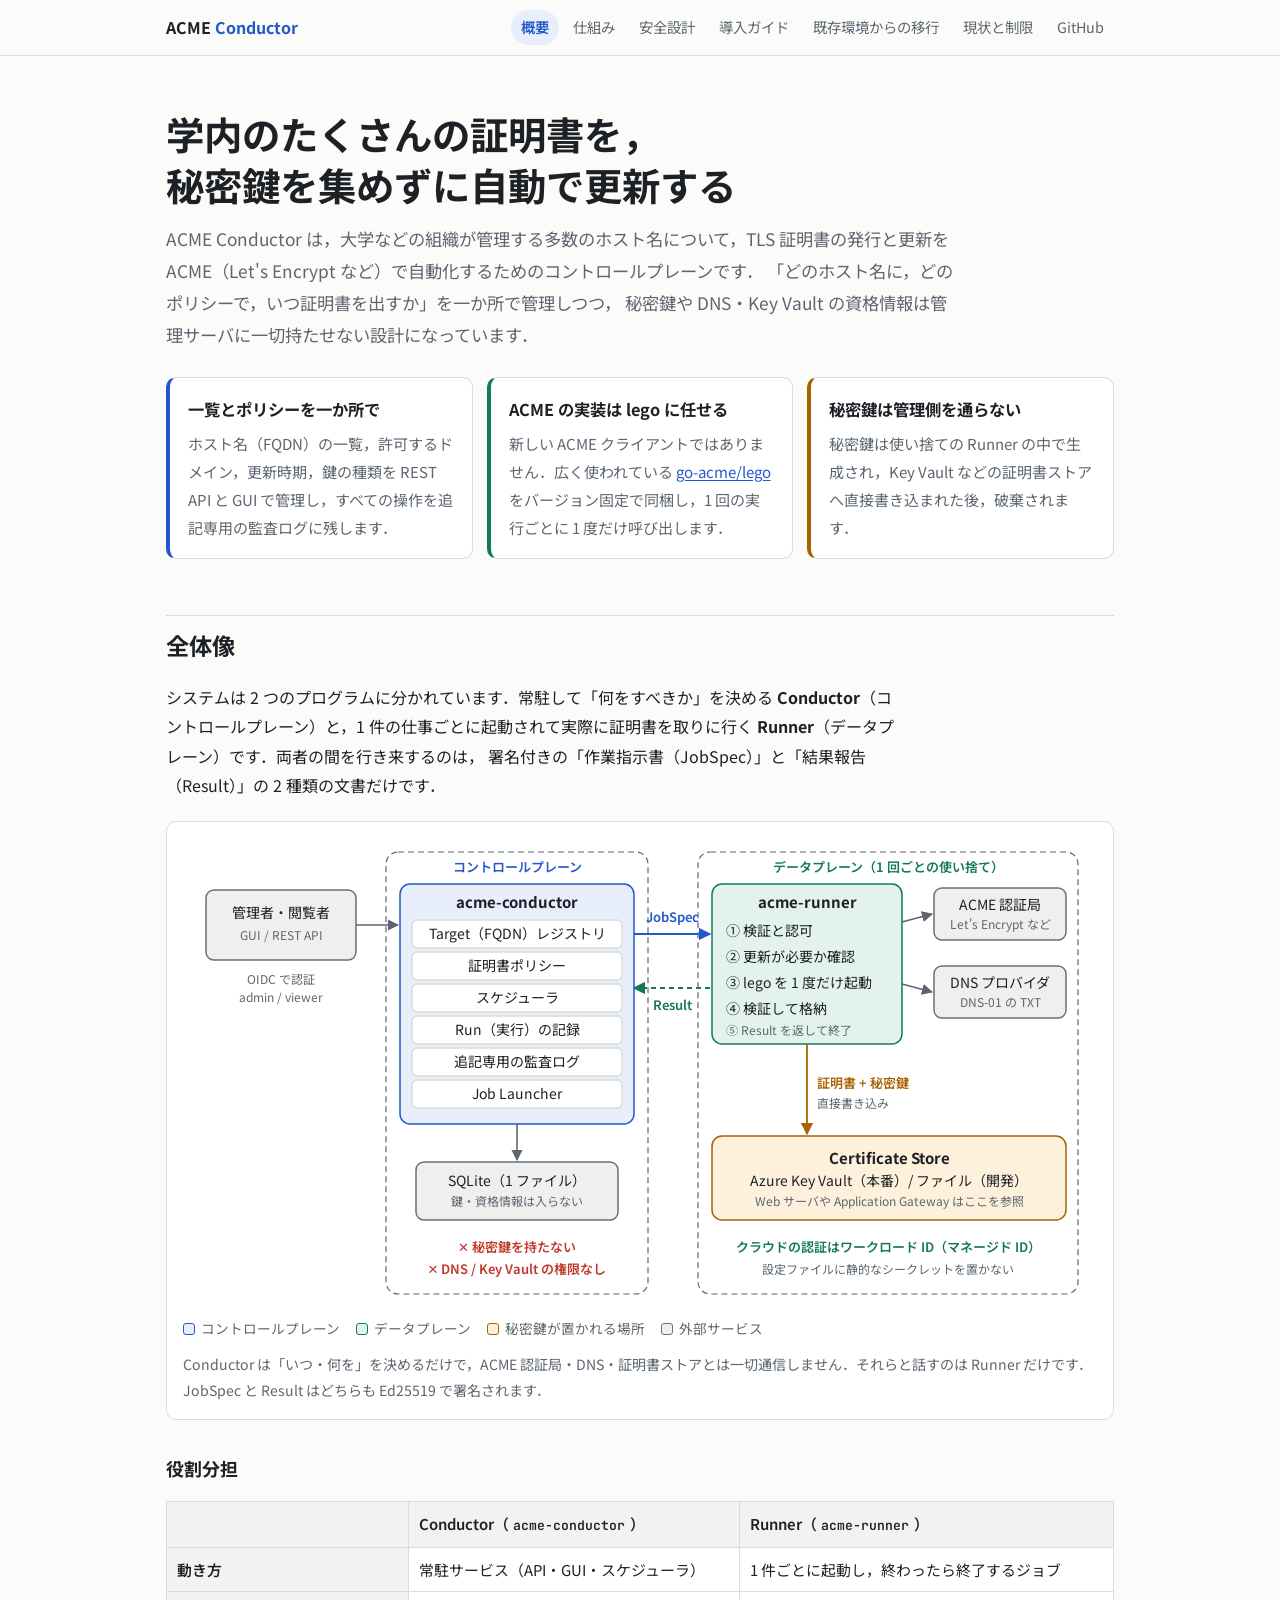
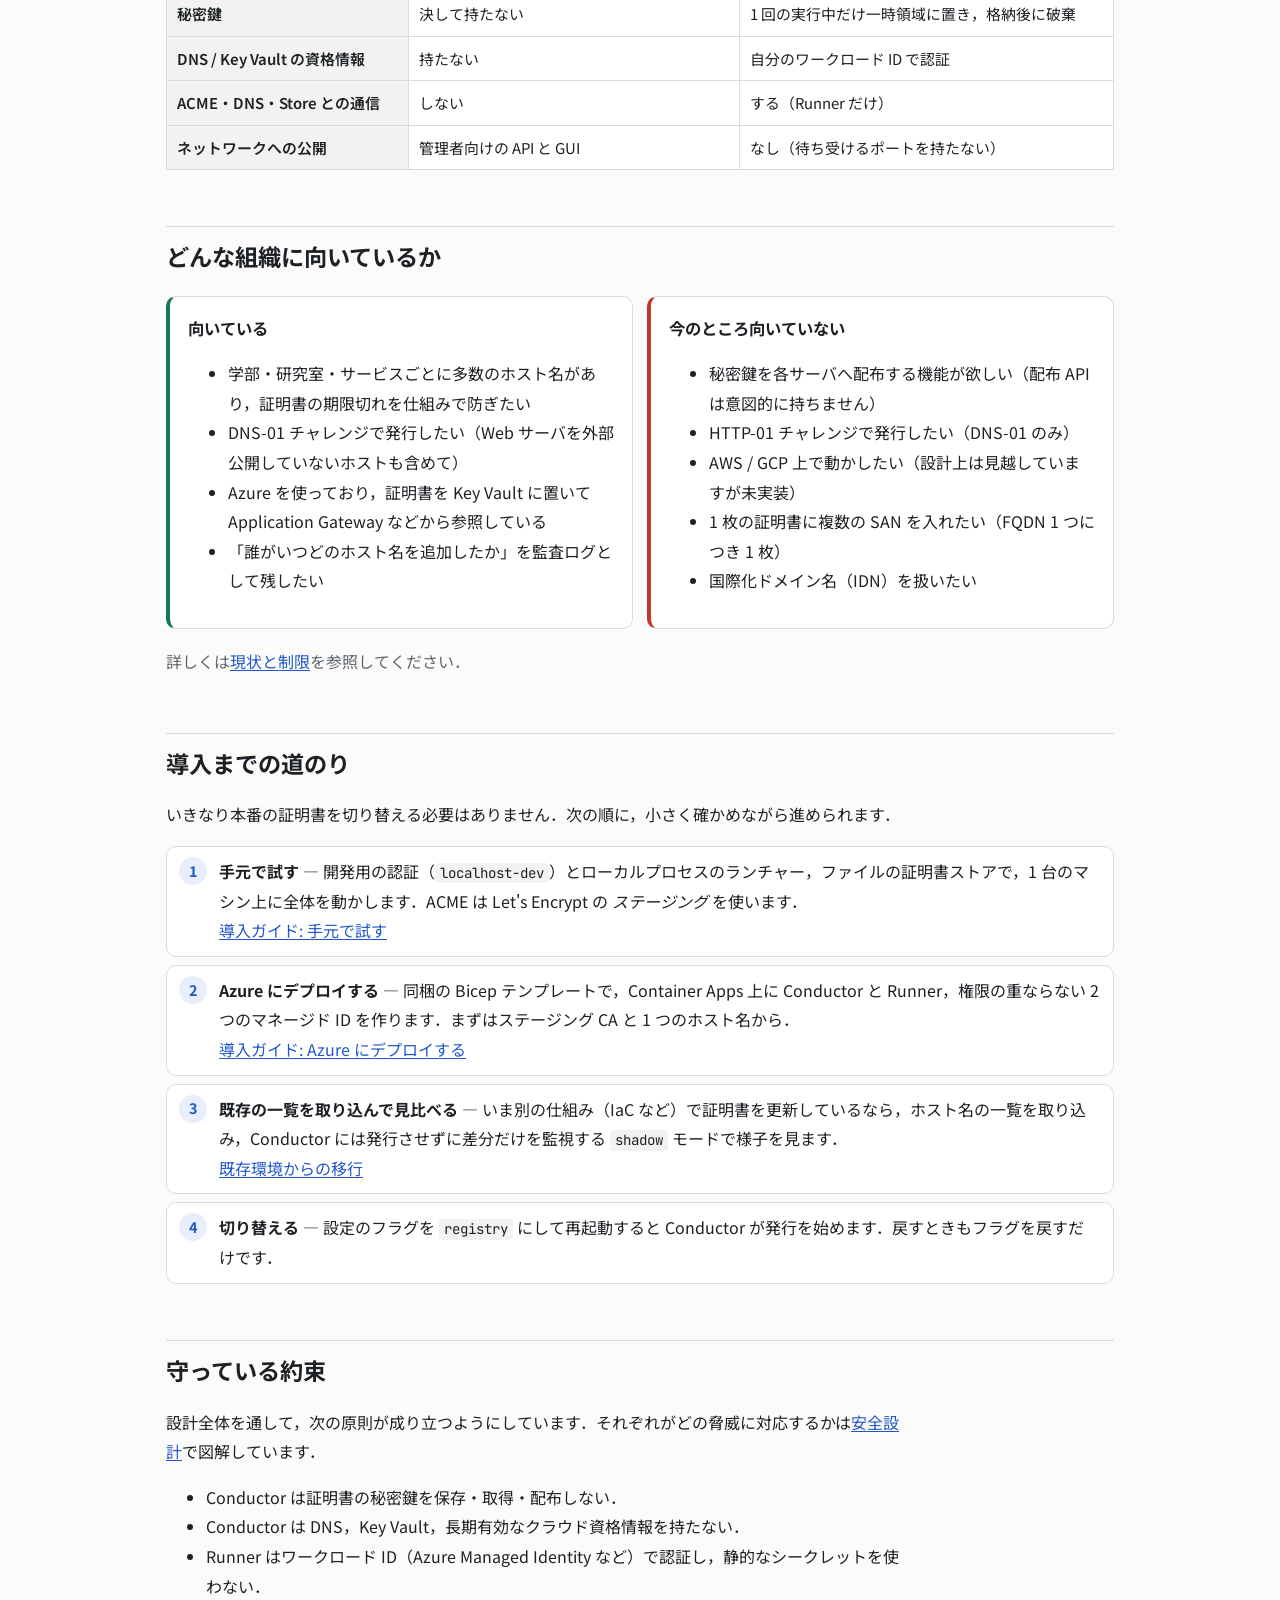
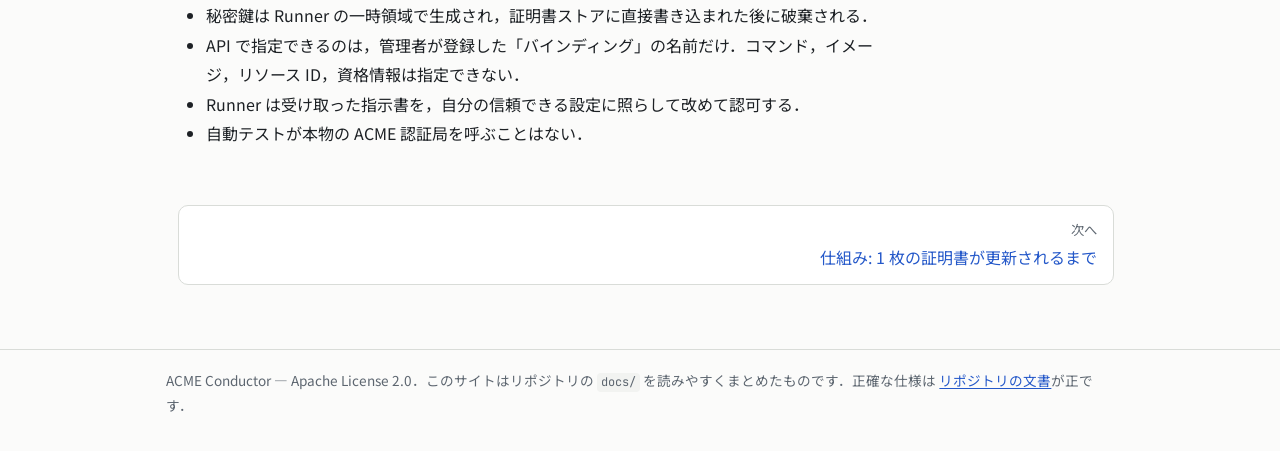
==== site/index.html @ 340a9f56 "site: add an illustrated GitHub Pages guide for prospective adopters Start the site with the shared " ====
<!doctype html>
<html lang="ja">
<head>
<meta charset="utf-8">
<meta name="viewport" content="width=device-width, initial-scale=1">
<title>ACME Conductor</title>
<meta name="description" content="ACME Conductor は，学内の多数のホスト名の TLS 証明書を ACME で自動発行・更新するための，クラウドに依存しないコントロールプレーンです．">
<link rel="preconnect" href="https://fonts.googleapis.com">
<link rel="preconnect" href="https://fonts.gstatic.com" crossorigin>
<link href="https://fonts.googleapis.com/css2?family=Noto+Sans+JP:wght@400;600;700&family=JetBrains+Mono&display=swap" rel="stylesheet">
<link rel="stylesheet" href="style.css">
</head>
<body>
<header class="site-header">
  <div class="inner">
    <a class="brand" href="index.html">ACME <span>Conductor</span></a>
    <nav class="nav" aria-label="ページ">
      <a href="index.html" aria-current="page">概要</a>
      <a href="how-it-works.html">仕組み</a>
      <a href="security.html">安全設計</a>
      <a href="deploy.html">導入ガイド</a>
      <a href="migration.html">既存環境からの移行</a>
      <a href="status.html">現状と制限</a>
      <a href="https://github.com/CITS-NUE/acme-conductor">GitHub</a>
    </nav>
  </div>
</header>

<main>
  <section class="hero">
    <h1>学内のたくさんの証明書を，<br>秘密鍵を集めずに自動で更新する</h1>
    <p class="lead">
      ACME Conductor は，大学などの組織が管理する多数のホスト名について，TLS 証明書の発行と更新を
      ACME（Let's Encrypt など）で自動化するためのコントロールプレーンです．
      「どのホスト名に，どのポリシーで，いつ証明書を出すか」を一か所で管理しつつ，
      秘密鍵や DNS・Key Vault の資格情報は管理サーバに一切持たせない設計になっています．
    </p>
  </section>

  <div class="cards">
    <div class="card cp">
      <h3>一覧とポリシーを一か所で</h3>
      <p>ホスト名（FQDN）の一覧，許可するドメイン，更新時期，鍵の種類を REST API と GUI で管理し，すべての操作を追記専用の監査ログに残します．</p>
    </div>
    <div class="card dp">
      <h3>ACME の実装は lego に任せる</h3>
      <p>新しい ACME クライアントではありません．広く使われている <a href="https://github.com/go-acme/lego">go-acme/lego</a> をバージョン固定で同梱し，1 回の実行ごとに 1 度だけ呼び出します．</p>
    </div>
    <div class="card secret">
      <h3>秘密鍵は管理側を通らない</h3>
      <p>秘密鍵は使い捨ての Runner の中で生成され，Key Vault などの証明書ストアへ直接書き込まれた後，破棄されます．</p>
    </div>
  </div>

  <h2 id="overview">全体像</h2>
  <p>
    システムは 2 つのプログラムに分かれています．常駐して「何をすべきか」を決める
    <strong>Conductor</strong>（コントロールプレーン）と，1 件の仕事ごとに起動されて実際に証明書を取りに行く
    <strong>Runner</strong>（データプレーン）です．両者の間を行き来するのは，
    署名付きの「作業指示書（JobSpec）」と「結果報告（Result）」の 2 種類の文書だけです．
  </p>

  <figure class="diagram">
    <svg viewBox="0 0 900 470" role="img" aria-labelledby="ov-t ov-d">
      <title id="ov-t">ACME Conductor の全体構成</title>
      <desc id="ov-d">管理者は GUI または REST API で Conductor を操作する．Conductor は署名付き JobSpec を Runner に渡し，Runner は lego を使って ACME 認証局と DNS プロバイダとやり取りし，証明書と秘密鍵を Certificate Store に直接格納し，署名付き Result を Conductor に返す．</desc>
      <defs>
        <marker id="ov-a" viewBox="0 0 10 10" refX="9" refY="5" markerWidth="7" markerHeight="7" orient="auto-start-reverse"><path class="d-arrowhead" d="M0,0 L10,5 L0,10 z"/></marker>
        <marker id="ov-acp" viewBox="0 0 10 10" refX="9" refY="5" markerWidth="7" markerHeight="7" orient="auto-start-reverse"><path class="d-arrowhead-cp" d="M0,0 L10,5 L0,10 z"/></marker>
        <marker id="ov-adp" viewBox="0 0 10 10" refX="9" refY="5" markerWidth="7" markerHeight="7" orient="auto-start-reverse"><path class="d-arrowhead-dp" d="M0,0 L10,5 L0,10 z"/></marker>
        <marker id="ov-as" viewBox="0 0 10 10" refX="9" refY="5" markerWidth="7" markerHeight="7" orient="auto-start-reverse"><path class="d-arrowhead-secret" d="M0,0 L10,5 L0,10 z"/></marker>
      </defs>

      <!-- 操作者 -->
      <rect class="d-ext" x="16" y="52" width="150" height="70" rx="8"/>
      <text class="d-text" x="91" y="80" text-anchor="middle">管理者・閲覧者</text>
      <text class="d-small" x="91" y="102" text-anchor="middle">GUI / REST API</text>
      <line class="d-line" x1="166" y1="87" x2="208" y2="87" marker-end="url(#ov-a)"/>
      <text class="d-small" x="91" y="146" text-anchor="middle">OIDC で認証</text>
      <text class="d-small" x="91" y="164" text-anchor="middle">admin / viewer</text>

      <!-- コントロールプレーンの領域 -->
      <rect class="d-zone" x="196" y="14" width="262" height="442" rx="12"/>
      <text class="d-cp-text" x="327" y="34" text-anchor="middle">コントロールプレーン</text>

      <rect class="d-cp" x="210" y="46" width="234" height="240" rx="10"/>
      <text class="d-title" x="327" y="70" text-anchor="middle">acme-conductor</text>
      <g>
        <rect class="d-box" x="222" y="82" width="210" height="28" rx="5"/>
        <text class="d-text" x="327" y="101" text-anchor="middle">Target（FQDN）レジストリ</text>
        <rect class="d-box" x="222" y="114" width="210" height="28" rx="5"/>
        <text class="d-text" x="327" y="133" text-anchor="middle">証明書ポリシー</text>
        <rect class="d-box" x="222" y="146" width="210" height="28" rx="5"/>
        <text class="d-text" x="327" y="165" text-anchor="middle">スケジューラ</text>
        <rect class="d-box" x="222" y="178" width="210" height="28" rx="5"/>
        <text class="d-text" x="327" y="197" text-anchor="middle">Run（実行）の記録</text>
        <rect class="d-box" x="222" y="210" width="210" height="28" rx="5"/>
        <text class="d-text" x="327" y="229" text-anchor="middle">追記専用の監査ログ</text>
        <rect class="d-box" x="222" y="242" width="210" height="28" rx="5"/>
        <text class="d-text" x="327" y="261" text-anchor="middle">Job Launcher</text>
      </g>

      <line class="d-line" x1="327" y1="286" x2="327" y2="322" marker-end="url(#ov-a)"/>
      <rect class="d-ext" x="226" y="324" width="202" height="58" rx="8"/>
      <text class="d-text" x="327" y="348" text-anchor="middle">SQLite（1 ファイル）</text>
      <text class="d-small" x="327" y="368" text-anchor="middle">鍵・資格情報は入らない</text>

      <text class="d-danger-text" x="327" y="414" text-anchor="middle">✕ 秘密鍵を持たない</text>
      <text class="d-danger-text" x="327" y="436" text-anchor="middle">✕ DNS / Key Vault の権限なし</text>

      <!-- JobSpec / Result -->
      <line class="d-line-cp" x1="444" y1="96" x2="520" y2="96" marker-end="url(#ov-acp)"/>
      <text class="d-cp-text" x="482" y="84" text-anchor="middle">JobSpec</text>
      <line class="d-line-dp d-dash" x1="520" y1="150" x2="444" y2="150" marker-end="url(#ov-adp)"/>
      <text class="d-dp-text" x="482" y="172" text-anchor="middle">Result</text>

      <!-- データプレーンの領域 -->
      <rect class="d-zone" x="508" y="14" width="380" height="442" rx="12"/>
      <text class="d-dp-text" x="698" y="34" text-anchor="middle">データプレーン（1 回ごとの使い捨て）</text>

      <rect class="d-dp" x="522" y="46" width="190" height="160" rx="10"/>
      <text class="d-title" x="617" y="70" text-anchor="middle">acme-runner</text>
      <text class="d-text" x="536" y="98">① 検証と認可</text>
      <text class="d-text" x="536" y="124">② 更新が必要か確認</text>
      <text class="d-text" x="536" y="150">③ lego を 1 度だけ起動</text>
      <text class="d-text" x="536" y="176">④ 検証して格納</text>
      <text class="d-small" x="536" y="197">⑤ Result を返して終了</text>

      <!-- 外部 -->
      <rect class="d-ext" x="744" y="50" width="132" height="52" rx="8"/>
      <text class="d-text" x="810" y="72" text-anchor="middle">ACME 認証局</text>
      <text class="d-small" x="810" y="91" text-anchor="middle">Let's Encrypt など</text>
      <rect class="d-ext" x="744" y="128" width="132" height="52" rx="8"/>
      <text class="d-text" x="810" y="150" text-anchor="middle">DNS プロバイダ</text>
      <text class="d-small" x="810" y="169" text-anchor="middle">DNS-01 の TXT</text>
      <line class="d-line" x1="712" y1="84" x2="742" y2="76" marker-end="url(#ov-a)"/>
      <line class="d-line" x1="712" y1="146" x2="742" y2="154" marker-end="url(#ov-a)"/>

      <line class="d-line-secret" x1="617" y1="206" x2="617" y2="296" marker-end="url(#ov-as)"/>
      <text class="d-secret-text" x="627" y="250">証明書 + 秘密鍵</text>
      <text class="d-small" x="627" y="270">直接書き込み</text>

      <rect class="d-secret" x="522" y="298" width="354" height="84" rx="10"/>
      <text class="d-title" x="699" y="326" text-anchor="middle">Certificate Store</text>
      <text class="d-text" x="699" y="348" text-anchor="middle">Azure Key Vault（本番）/ ファイル（開発）</text>
      <text class="d-small" x="699" y="368" text-anchor="middle">Web サーバや Application Gateway はここを参照</text>

      <text class="d-dp-text" x="698" y="414" text-anchor="middle">クラウドの認証はワークロード ID（マネージド ID）</text>
      <text class="d-small" x="698" y="436" text-anchor="middle">設定ファイルに静的なシークレットを置かない</text>
    </svg>
    <div class="legend">
      <span><i class="cp"></i>コントロールプレーン</span>
      <span><i class="dp"></i>データプレーン</span>
      <span><i class="secret"></i>秘密鍵が置かれる場所</span>
      <span><i class="ext"></i>外部サービス</span>
    </div>
    <figcaption>Conductor は「いつ・何を」を決めるだけで，ACME 認証局・DNS・証明書ストアとは一切通信しません．それらと話すのは Runner だけです．JobSpec と Result はどちらも Ed25519 で署名されます．</figcaption>
  </figure>

  <h3>役割分担</h3>
  <div class="table-wrap">
    <table>
      <thead><tr><th></th><th>Conductor（<code>acme-conductor</code>）</th><th>Runner（<code>acme-runner</code>）</th></tr></thead>
      <tbody>
        <tr><th>動き方</th><td>常駐サービス（API・GUI・スケジューラ）</td><td>1 件ごとに起動し，終わったら終了するジョブ</td></tr>
        <tr><th>秘密鍵</th><td>決して持たない</td><td>1 回の実行中だけ一時領域に置き，格納後に破棄</td></tr>
        <tr><th>DNS / Key Vault の資格情報</th><td>持たない</td><td>自分のワークロード ID で認証</td></tr>
        <tr><th>ACME・DNS・Store との通信</th><td>しない</td><td>する（Runner だけ）</td></tr>
        <tr><th>ネットワークへの公開</th><td>管理者向けの API と GUI</td><td>なし（待ち受けるポートを持たない）</td></tr>
      </tbody>
    </table>
  </div>

  <h2 id="fit">どんな組織に向いているか</h2>
  <div class="cards">
    <div class="card dp">
      <h3>向いている</h3>
      <ul>
        <li>学部・研究室・サービスごとに多数のホスト名があり，証明書の期限切れを仕組みで防ぎたい</li>
        <li>DNS-01 チャレンジで発行したい（Web サーバを外部公開していないホストも含めて）</li>
        <li>Azure を使っており，証明書を Key Vault に置いて Application Gateway などから参照している</li>
        <li>「誰がいつどのホスト名を追加したか」を監査ログとして残したい</li>
      </ul>
    </div>
    <div class="card danger">
      <h3>今のところ向いていない</h3>
      <ul>
        <li>秘密鍵を各サーバへ配布する機能が欲しい（配布 API は意図的に持ちません）</li>
        <li>HTTP-01 チャレンジで発行したい（DNS-01 のみ）</li>
        <li>AWS / GCP 上で動かしたい（設計上は見越していますが未実装）</li>
        <li>1 枚の証明書に複数の SAN を入れたい（FQDN 1 つにつき 1 枚）</li>
        <li>国際化ドメイン名（IDN）を扱いたい</li>
      </ul>
    </div>
  </div>
  <p class="muted">詳しくは<a href="status.html">現状と制限</a>を参照してください．</p>

  <h2 id="path">導入までの道のり</h2>
  <p>いきなり本番の証明書を切り替える必要はありません．次の順に，小さく確かめながら進められます．</p>
  <ol class="steps">
    <li><strong>手元で試す</strong> — 開発用の認証（<code>localhost-dev</code>）とローカルプロセスのランチャー，ファイルの証明書ストアで，1 台のマシン上に全体を動かします．ACME は Let's Encrypt の <em>ステージング</em> を使います．<br><a href="deploy.html#local">導入ガイド: 手元で試す</a></li>
    <li><strong>Azure にデプロイする</strong> — 同梱の Bicep テンプレートで，Container Apps 上に Conductor と Runner，権限の重ならない 2 つのマネージド ID を作ります．まずはステージング CA と 1 つのホスト名から．<br><a href="deploy.html#azure">導入ガイド: Azure にデプロイする</a></li>
    <li><strong>既存の一覧を取り込んで見比べる</strong> — いま別の仕組み（IaC など）で証明書を更新しているなら，ホスト名の一覧を取り込み，Conductor には発行させずに差分だけを監視する <code>shadow</code> モードで様子を見ます．<br><a href="migration.html">既存環境からの移行</a></li>
    <li><strong>切り替える</strong> — 設定のフラグを <code>registry</code> にして再起動すると Conductor が発行を始めます．戻すときもフラグを戻すだけです．</li>
  </ol>

  <h2 id="principles">守っている約束</h2>
  <p>設計全体を通して，次の原則が成り立つようにしています．それぞれがどの脅威に対応するかは<a href="security.html">安全設計</a>で図解しています．</p>
  <ul>
    <li>Conductor は証明書の秘密鍵を保存・取得・配布しない．</li>
    <li>Conductor は DNS，Key Vault，長期有効なクラウド資格情報を持たない．</li>
    <li>Runner はワークロード ID（Azure Managed Identity など）で認証し，静的なシークレットを使わない．</li>
    <li>秘密鍵は Runner の一時領域で生成され，証明書ストアに直接書き込まれた後に破棄される．</li>
    <li>API で指定できるのは，管理者が登録した「バインディング」の名前だけ．コマンド，イメージ，リソース ID，資格情報は指定できない．</li>
    <li>Runner は受け取った指示書を，自分の信頼できる設定に照らして改めて認可する．</li>
    <li>自動テストが本物の ACME 認証局を呼ぶことはない．</li>
  </ul>

  <div class="next">
    <span></span>
    <a class="fwd" href="how-it-works.html"><small>次へ</small>仕組み: 1 枚の証明書が更新されるまで</a>
  </div>
</main>

<footer>
  <div class="inner">
    ACME Conductor — Apache License 2.0．このサイトはリポジトリの <code>docs/</code> を読みやすくまとめたものです．正確な仕様は
    <a href="https://github.com/CITS-NUE/acme-conductor/tree/main/docs">リポジトリの文書</a>が正です．
  </div>
</footer>
</body>
</html>
---- site/style.css ----
/* ACME Conductor 解説サイト共通スタイル．
   図（インライン SVG）は下の .d-* クラスだけで塗り分ける．色はすべて :root のトークン． */

:root {
  --bg: #fbfbfa;
  --surface: #ffffff;
  --surface-2: #f2f3f1;
  --text: #1d2125;
  --muted: #5d6670;
  --border: #d9dcd8;
  --accent: #2458c9;

  /* 図の役割色: コントロールプレーン / データプレーン / 外部 / シークレット / 危険 */
  --cp: #2458c9;
  --cp-fill: #e8eefb;
  --dp: #13795b;
  --dp-fill: #e3f3ec;
  --ext: #66707a;
  --ext-fill: #eff0ee;
  --secret: #a86200;
  --secret-fill: #fdf1dc;
  --danger: #c0392b;
  --danger-fill: #fbe7e4;

  --radius: 10px;
  --maxw: 980px;
  --font: "Noto Sans JP", system-ui, -apple-system, "Hiragino Sans", sans-serif;
  --mono: "JetBrains Mono", ui-monospace, SFMono-Regular, Menlo, monospace;
}

@media (prefers-color-scheme: dark) {
  :root:not([data-theme="light"]) {
    --bg: #15181b;
    --surface: #1c2024;
    --surface-2: #23282d;
    --text: #e6e8ea;
    --muted: #9aa3ab;
    --border: #353b41;
    --accent: #7ea6ff;
    --cp: #7ea6ff;
    --cp-fill: #1d2a45;
    --dp: #4fc79c;
    --dp-fill: #17332a;
    --ext: #a3abb3;
    --ext-fill: #262b30;
    --secret: #f0b454;
    --secret-fill: #3a2e17;
    --danger: #ff8a7a;
    --danger-fill: #3d201c;
  }
}
:root[data-theme="dark"] {
  --bg: #15181b; --surface: #1c2024; --surface-2: #23282d; --text: #e6e8ea;
  --muted: #9aa3ab; --border: #353b41; --accent: #7ea6ff;
  --cp: #7ea6ff; --cp-fill: #1d2a45; --dp: #4fc79c; --dp-fill: #17332a;
  --ext: #a3abb3; --ext-fill: #262b30; --secret: #f0b454; --secret-fill: #3a2e17;
  --danger: #ff8a7a; --danger-fill: #3d201c;
}

* { box-sizing: border-box; }
html { -webkit-text-size-adjust: 100%; }
body {
  margin: 0;
  background: var(--bg);
  color: var(--text);
  font-family: var(--font);
  font-size: 16px;
  line-height: 1.85;
}
a { color: var(--accent); text-underline-offset: 2px; }
code, pre { font-family: var(--mono); font-size: 0.88em; }
code { background: var(--surface-2); padding: 0.1em 0.35em; border-radius: 4px; }
pre {
  background: var(--surface-2); border: 1px solid var(--border); border-radius: var(--radius);
  padding: 14px 16px; overflow-x: auto; line-height: 1.55;
}
pre code { background: none; padding: 0; }

/* ヘッダとナビゲーション */
.site-header {
  position: sticky; top: 0; z-index: 10;
  background: color-mix(in srgb, var(--bg) 92%, transparent);
  backdrop-filter: blur(6px);
  border-bottom: 1px solid var(--border);
}
.site-header .inner {
  max-width: var(--maxw); margin: 0 auto; padding: 10px 16px;
  display: flex; flex-wrap: wrap; align-items: center; gap: 6px 18px;
}
.brand { font-weight: 700; color: var(--text); text-decoration: none; margin-right: auto; }
.brand span { color: var(--accent); }
.nav { display: flex; flex-wrap: wrap; gap: 2px 4px; }
.nav a {
  color: var(--muted); text-decoration: none; font-size: 0.9rem;
  padding: 4px 10px; border-radius: 999px;
}
.nav a:hover { color: var(--text); background: var(--surface-2); }
.nav a[aria-current="page"] { color: var(--accent); background: var(--cp-fill); font-weight: 600; }

main { max-width: var(--maxw); margin: 0 auto; padding: 24px 16px 64px; }

/* 見出し */
.hero { padding: 28px 0 8px; }
.hero h1 { font-size: clamp(1.7rem, 4vw, 2.4rem); line-height: 1.35; margin: 0 0 12px; }
.hero .lead { font-size: 1.08rem; color: var(--muted); margin: 0; max-width: 46em; }
h2 {
  font-size: 1.45rem; margin: 56px 0 14px; padding-top: 8px;
  border-top: 1px solid var(--border);
}
h3 { font-size: 1.12rem; margin: 32px 0 8px; }
p, ul, ol { max-width: 46em; }
.muted { color: var(--muted); }

/* カード */
.cards { display: grid; grid-template-columns: repeat(auto-fit, minmax(230px, 1fr)); gap: 14px; margin: 18px 0; }
.card {
  background: var(--surface); border: 1px solid var(--border); border-radius: var(--radius);
  padding: 16px 18px;
}
.card h3 { margin: 0 0 6px; font-size: 1.02rem; }
.card p { margin: 0; font-size: 0.94rem; color: var(--muted); }
a.card { color: inherit; text-decoration: none; display: block; transition: border-color .15s; }
a.card:hover { border-color: var(--accent); }
.card.cp { border-left: 4px solid var(--cp); }
.card.dp { border-left: 4px solid var(--dp); }
.card.secret { border-left: 4px solid var(--secret); }
.card.danger { border-left: 4px solid var(--danger); }

/* 注記 */
.callout {
  border: 1px solid var(--border); border-left: 4px solid var(--accent);
  background: var(--surface); border-radius: var(--radius);
  padding: 12px 16px; margin: 18px 0; max-width: 46em;
}
.callout.warn { border-left-color: var(--secret); }
.callout.danger { border-left-color: var(--danger); }
.callout > :first-child { margin-top: 0; }
.callout > :last-child { margin-bottom: 0; }

/* 表 */
.table-wrap { overflow-x: auto; margin: 16px 0; }
table { border-collapse: collapse; width: 100%; font-size: 0.93rem; background: var(--surface); }
th, td { border: 1px solid var(--border); padding: 8px 10px; text-align: left; vertical-align: top; }
th { background: var(--surface-2); font-weight: 600; }

/* 図 */
figure.diagram {
  margin: 20px 0 28px; background: var(--surface);
  border: 1px solid var(--border); border-radius: var(--radius);
  padding: 16px;
}
figure.diagram svg { display: block; width: 100%; height: auto; max-width: 900px; margin: 0 auto; }
figure.diagram figcaption { margin-top: 10px; font-size: 0.88rem; color: var(--muted); }
.legend { display: flex; flex-wrap: wrap; gap: 6px 16px; font-size: 0.85rem; color: var(--muted); margin-top: 8px; }
.legend i { display: inline-block; width: 12px; height: 12px; border-radius: 3px; margin-right: 6px; vertical-align: -1px; border: 1.5px solid; }
.legend .cp { background: var(--cp-fill); border-color: var(--cp); }
.legend .dp { background: var(--dp-fill); border-color: var(--dp); }
.legend .ext { background: var(--ext-fill); border-color: var(--ext); }
.legend .secret { background: var(--secret-fill); border-color: var(--secret); }
.legend .danger { background: var(--danger-fill); border-color: var(--danger); }

/* SVG の部品．図はすべてこのクラスで描く（fill/stroke を直接書かない）． */
.d-text { fill: var(--text); font-family: var(--font); font-size: 14px; }
.d-small { fill: var(--muted); font-family: var(--font); font-size: 12px; }
.d-mono { fill: var(--text); font-family: var(--mono); font-size: 12px; }
.d-title { fill: var(--text); font-family: var(--font); font-size: 15px; font-weight: 700; }
.d-box { fill: var(--surface); stroke: var(--border); stroke-width: 1.5; }
.d-cp { fill: var(--cp-fill); stroke: var(--cp); stroke-width: 1.5; }
.d-dp { fill: var(--dp-fill); stroke: var(--dp); stroke-width: 1.5; }
.d-ext { fill: var(--ext-fill); stroke: var(--ext); stroke-width: 1.5; }
.d-secret { fill: var(--secret-fill); stroke: var(--secret); stroke-width: 1.5; }
.d-danger { fill: var(--danger-fill); stroke: var(--danger); stroke-width: 1.5; }
.d-zone { fill: none; stroke: var(--muted); stroke-width: 1.2; stroke-dasharray: 6 4; }
.d-line { fill: none; stroke: var(--muted); stroke-width: 1.6; }
.d-line-cp { fill: none; stroke: var(--cp); stroke-width: 1.8; }
.d-line-dp { fill: none; stroke: var(--dp); stroke-width: 1.8; }
.d-line-secret { fill: none; stroke: var(--secret); stroke-width: 1.8; }
.d-line-danger { fill: none; stroke: var(--danger); stroke-width: 1.8; stroke-dasharray: 5 4; }
.d-dash { stroke-dasharray: 5 4; }
.d-arrowhead { fill: var(--muted); }
.d-arrowhead-cp { fill: var(--cp); }
.d-arrowhead-dp { fill: var(--dp); }
.d-arrowhead-secret { fill: var(--secret); }
.d-arrowhead-danger { fill: var(--danger); }
.d-cp-text { fill: var(--cp); font-family: var(--font); font-size: 13px; font-weight: 600; }
.d-dp-text { fill: var(--dp); font-family: var(--font); font-size: 13px; font-weight: 600; }
.d-secret-text { fill: var(--secret); font-family: var(--font); font-size: 13px; font-weight: 600; }
.d-danger-text { fill: var(--danger); font-family: var(--font); font-size: 13px; font-weight: 600; }

/* 番号付きステップ */
ol.steps { list-style: none; padding: 0; counter-reset: s; max-width: none; }
ol.steps > li {
  counter-increment: s; position: relative; padding: 10px 14px 10px 52px; margin: 8px 0;
  background: var(--surface); border: 1px solid var(--border); border-radius: var(--radius);
}
ol.steps > li::before {
  content: counter(s); position: absolute; left: 12px; top: 10px;
  width: 28px; height: 28px; border-radius: 50%; background: var(--cp-fill); color: var(--cp);
  font-weight: 700; display: grid; place-items: center; font-size: 0.9rem;
}
ol.steps.dp > li::before { background: var(--dp-fill); color: var(--dp); }

/* バッジ */
.badge { display: inline-block; font-size: 0.78rem; padding: 1px 8px; border-radius: 999px; border: 1px solid var(--border); color: var(--muted); }
.badge.cp { color: var(--cp); border-color: var(--cp); }
.badge.dp { color: var(--dp); border-color: var(--dp); }
.badge.secret { color: var(--secret); border-color: var(--secret); }

/* 次のページへ */
.next { display: flex; justify-content: space-between; gap: 12px; margin-top: 56px; flex-wrap: wrap; }
.next a {
  flex: 1 1 220px; border: 1px solid var(--border); border-radius: var(--radius);
  padding: 12px 16px; text-decoration: none; background: var(--surface);
}
.next a small { display: block; color: var(--muted); }
.next a.fwd { text-align: right; }

footer { border-top: 1px solid var(--border); color: var(--muted); font-size: 0.85rem; }
footer .inner { max-width: var(--maxw); margin: 0 auto; padding: 18px 16px 32px; }

@media (max-width: 600px) {
  body { font-size: 15px; }
  h2 { margin-top: 40px; }
  figure.diagram { padding: 10px; }
}
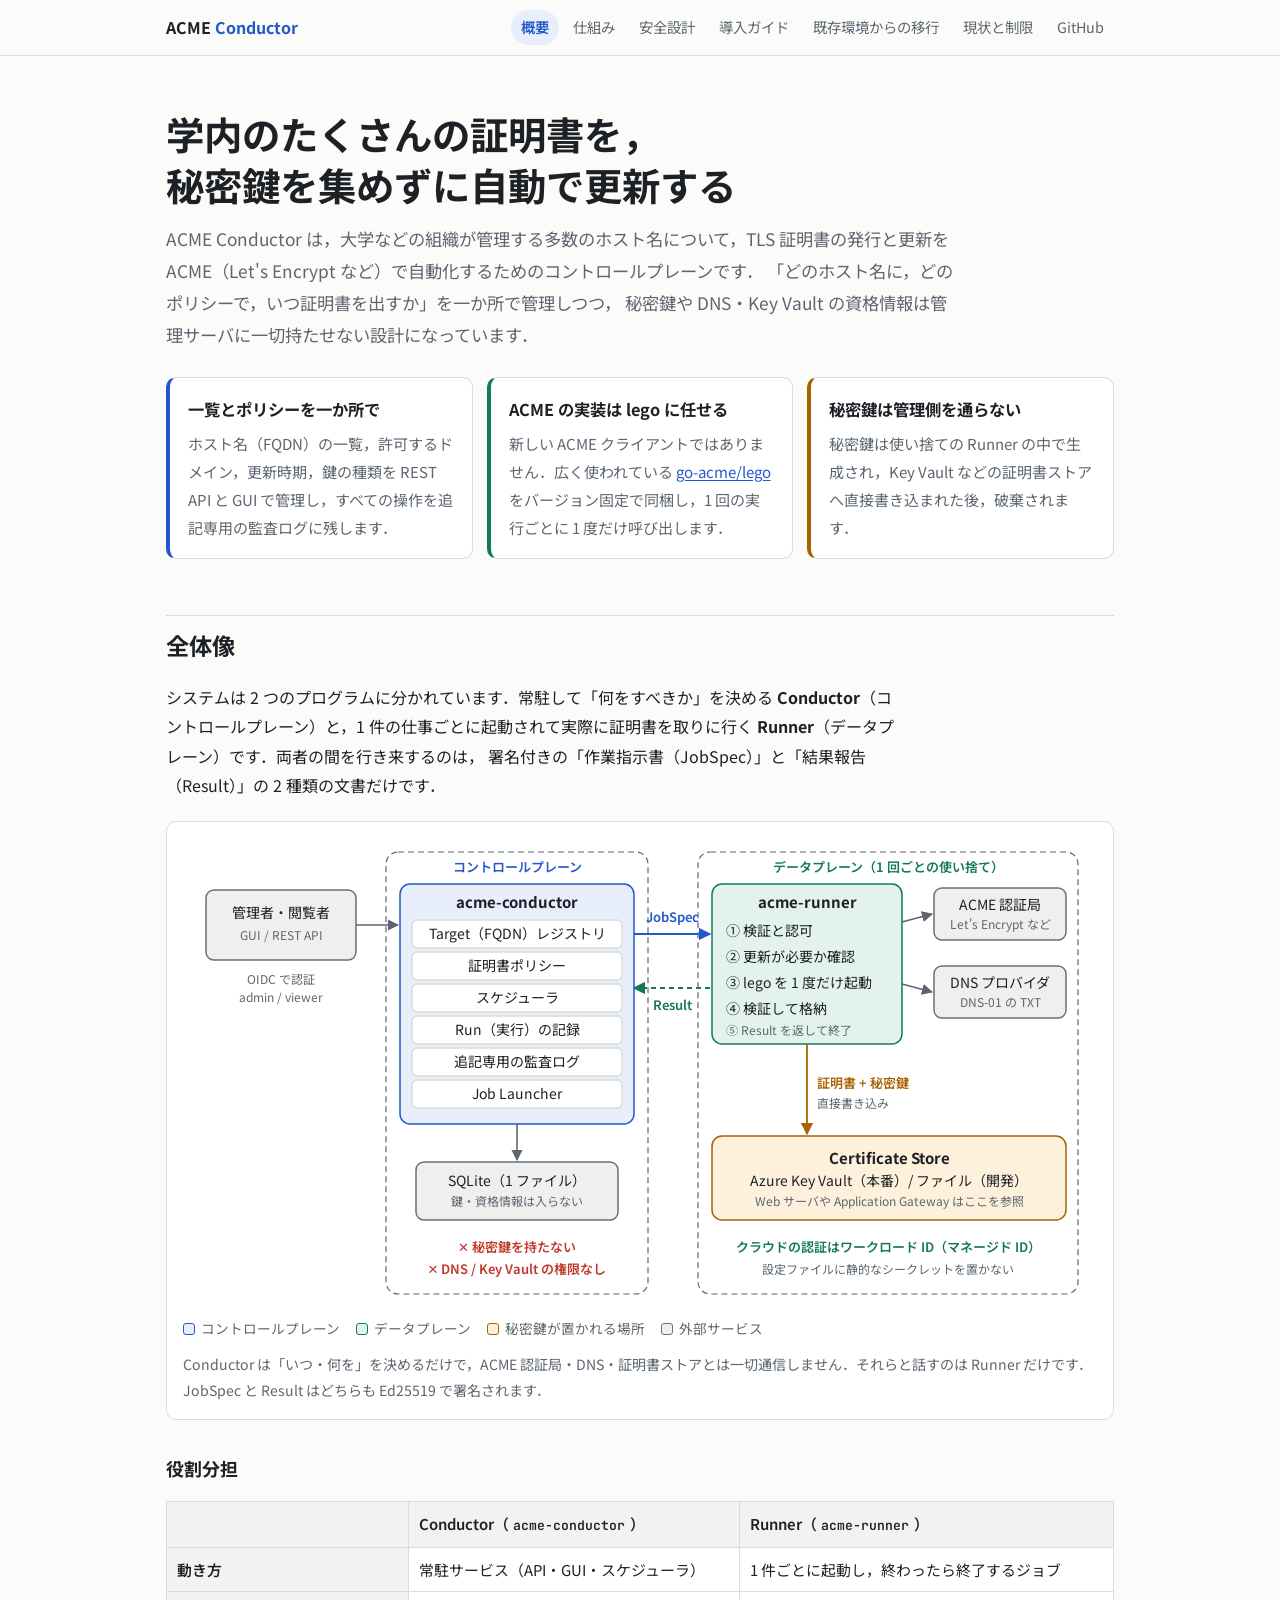
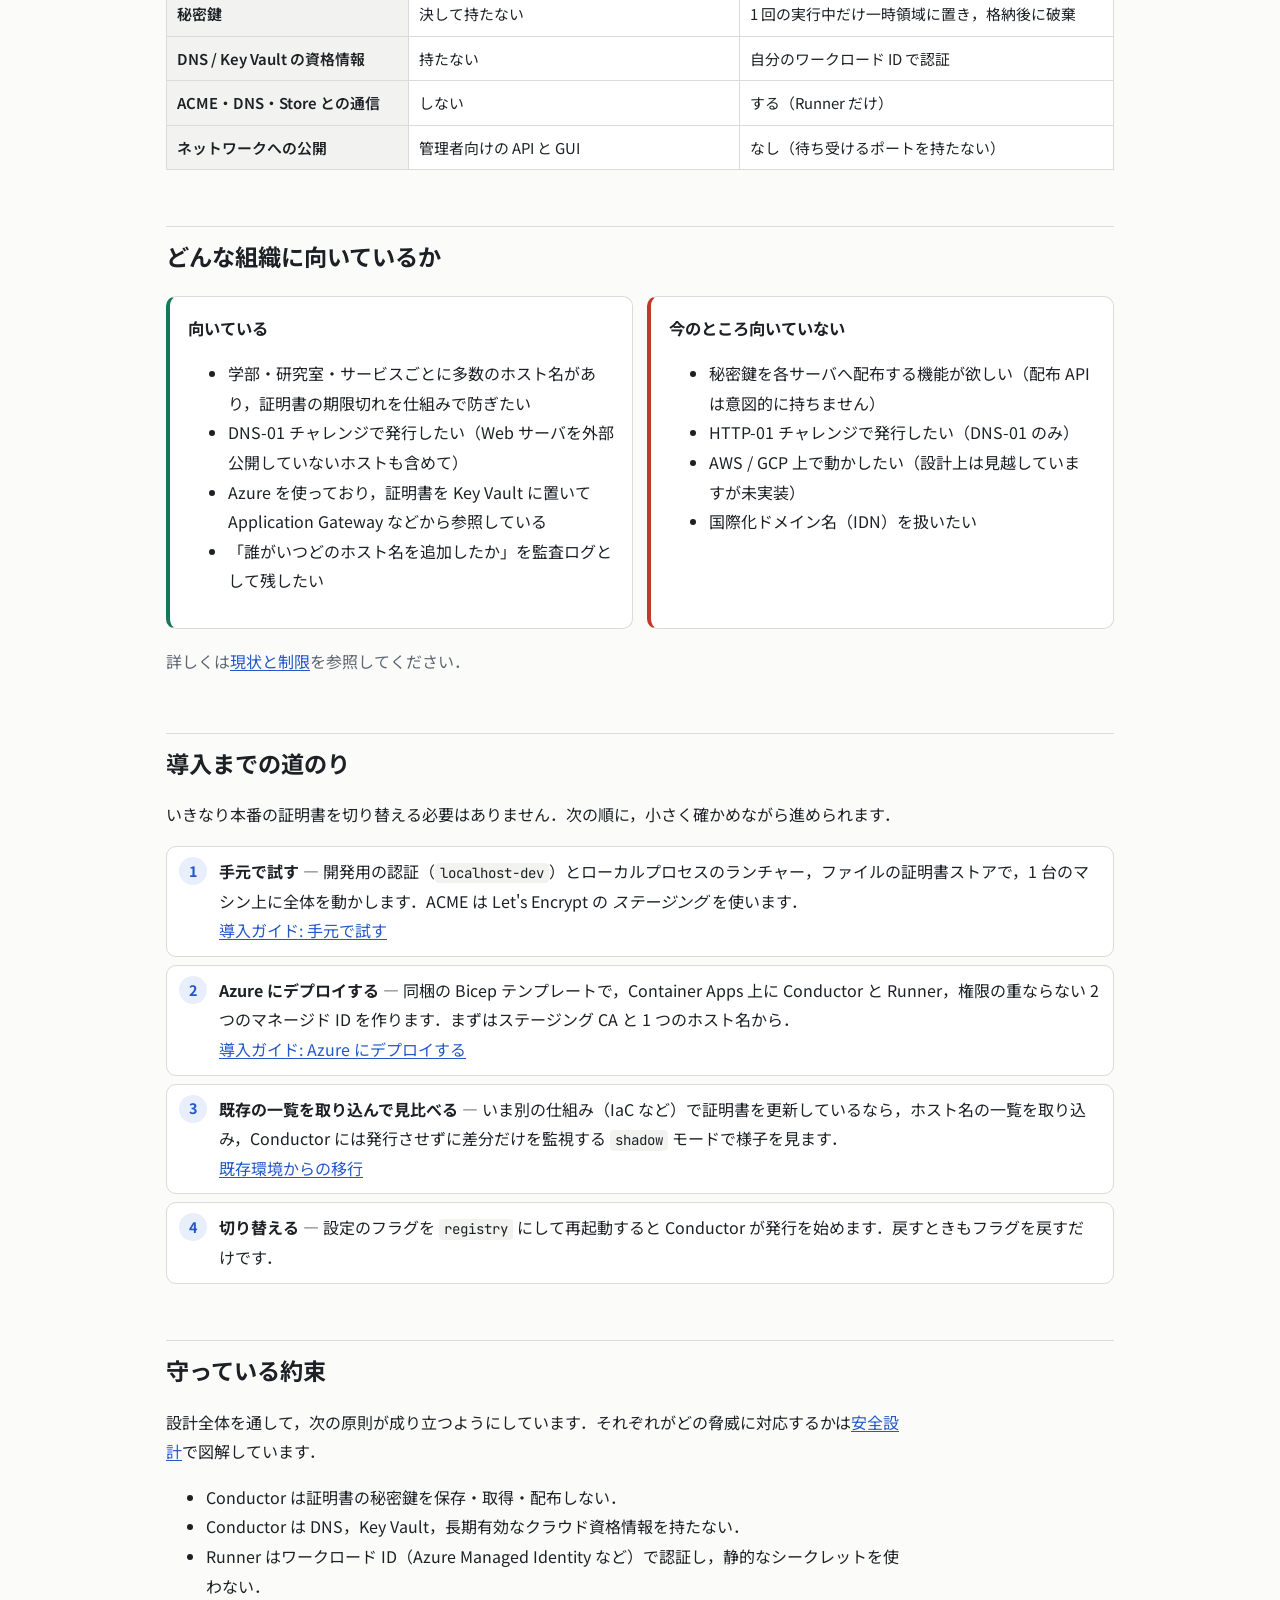
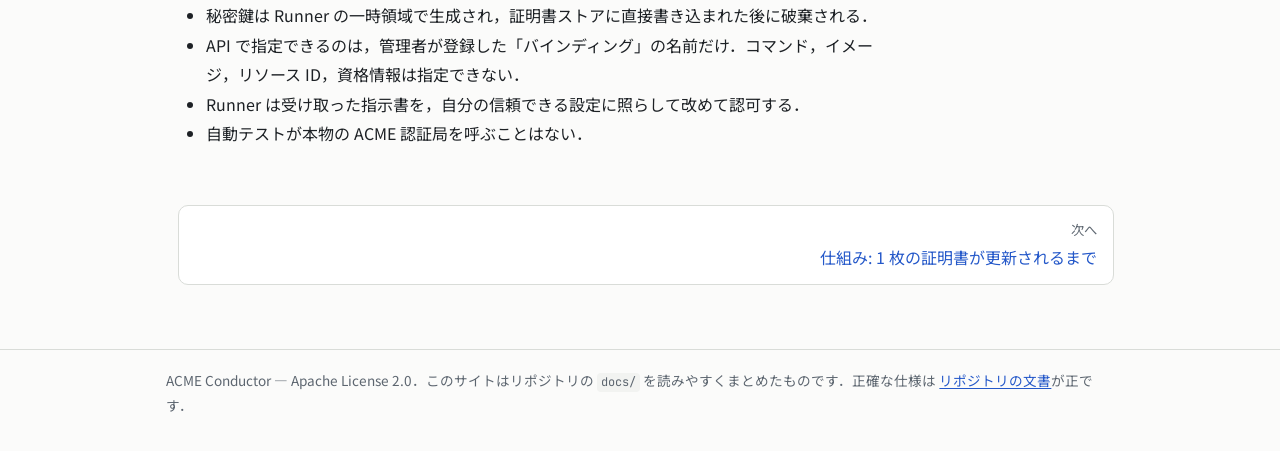
==== commit 4e20c7eb: "conductor: register, schedule and show multi-name (SAN) targets (#56) A target gains additionalNames" ====
--- a/site/index.html
+++ b/site/index.html
@@ -188,7 +188,6 @@
         <li>秘密鍵を各サーバへ配布する機能が欲しい（配布 API は意図的に持ちません）</li>
         <li>HTTP-01 チャレンジで発行したい（DNS-01 のみ）</li>
         <li>AWS / GCP 上で動かしたい（設計上は見越していますが未実装）</li>
-        <li>1 枚の証明書に複数の SAN を入れたい（FQDN 1 つにつき 1 枚）</li>
         <li>国際化ドメイン名（IDN）を扱いたい</li>
       </ul>
     </div>
--- a/site/style.css
+++ b/site/style.css
@@ -69,7 +69,7 @@
 }
 a { color: var(--accent); text-underline-offset: 2px; }
 code, pre { font-family: var(--mono); font-size: 0.88em; }
-code { background: var(--surface-2); padding: 0.1em 0.35em; border-radius: 4px; }
+code { background: var(--surface-2); padding: 0.1em 0.35em; border-radius: 4px; overflow-wrap: anywhere; }
 pre {
   background: var(--surface-2); border: 1px solid var(--border); border-radius: var(--radius);
   padding: 14px 16px; overflow-x: auto; line-height: 1.55;
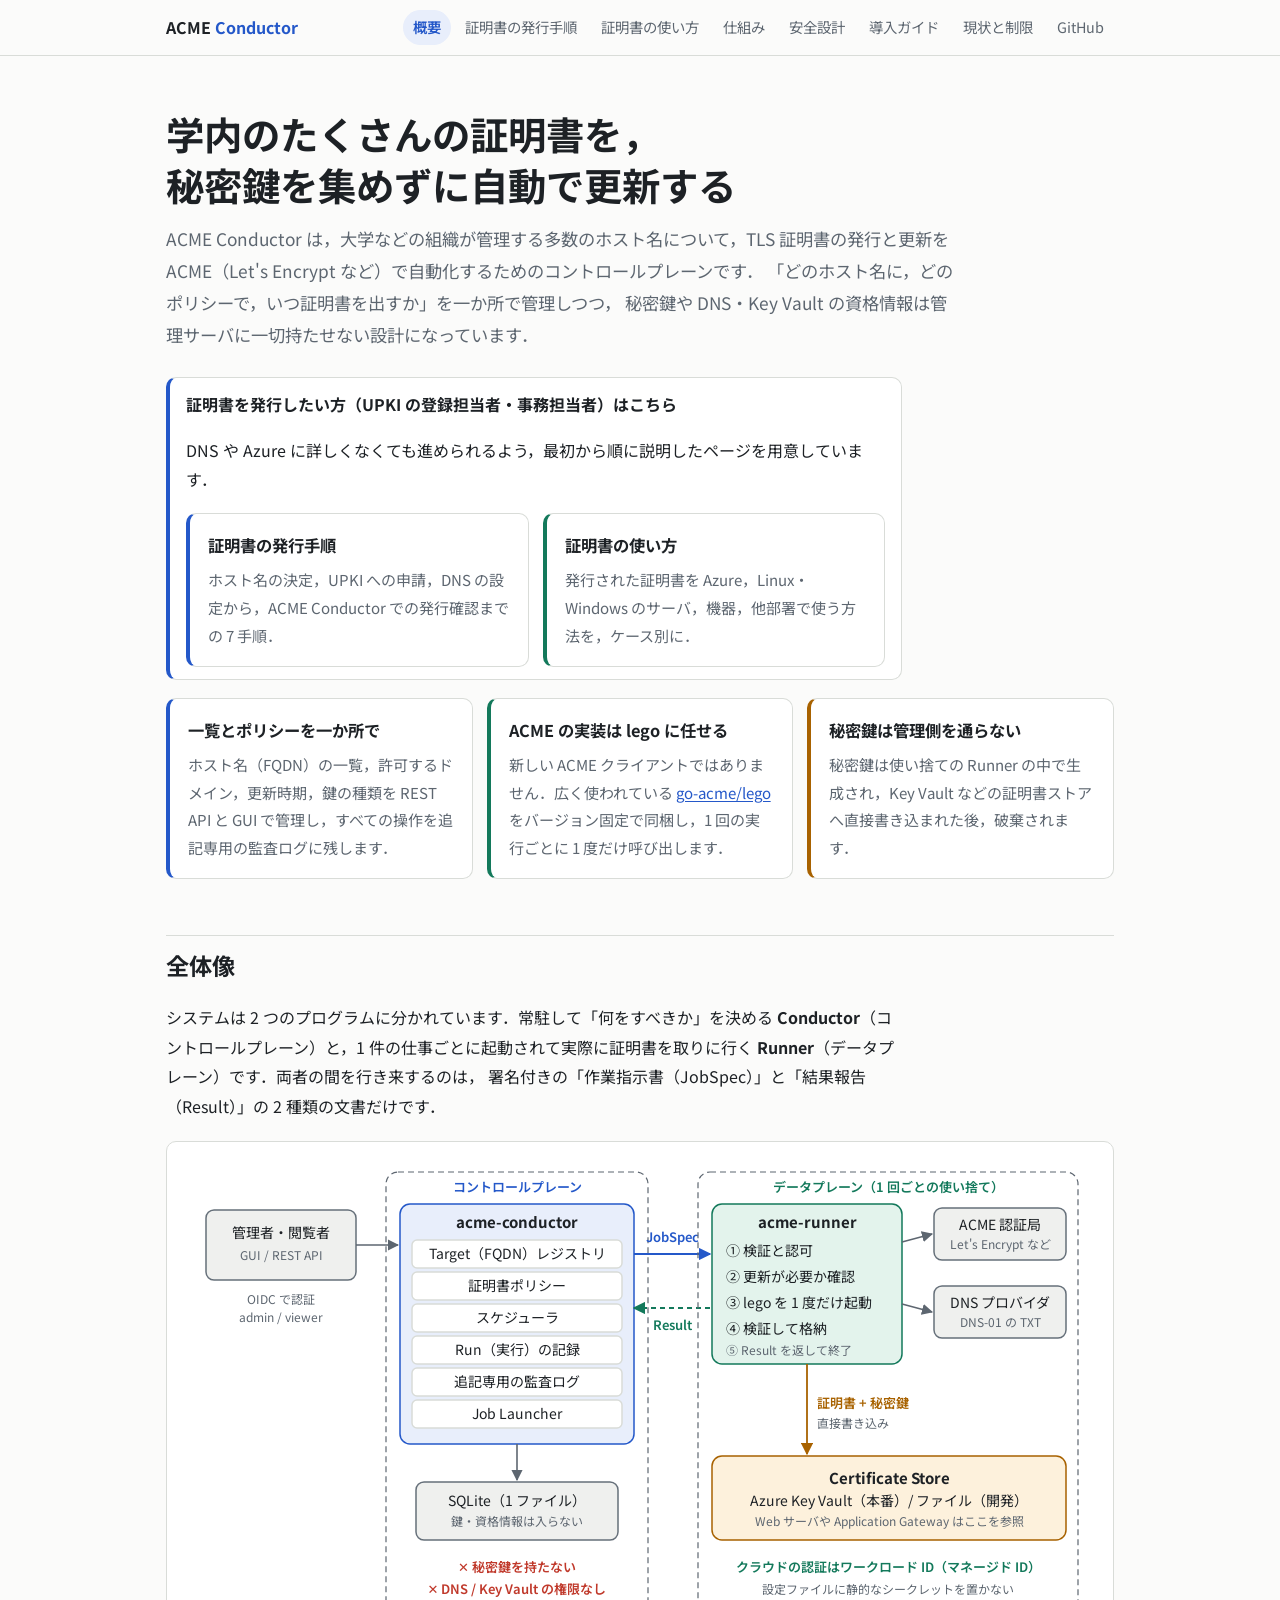
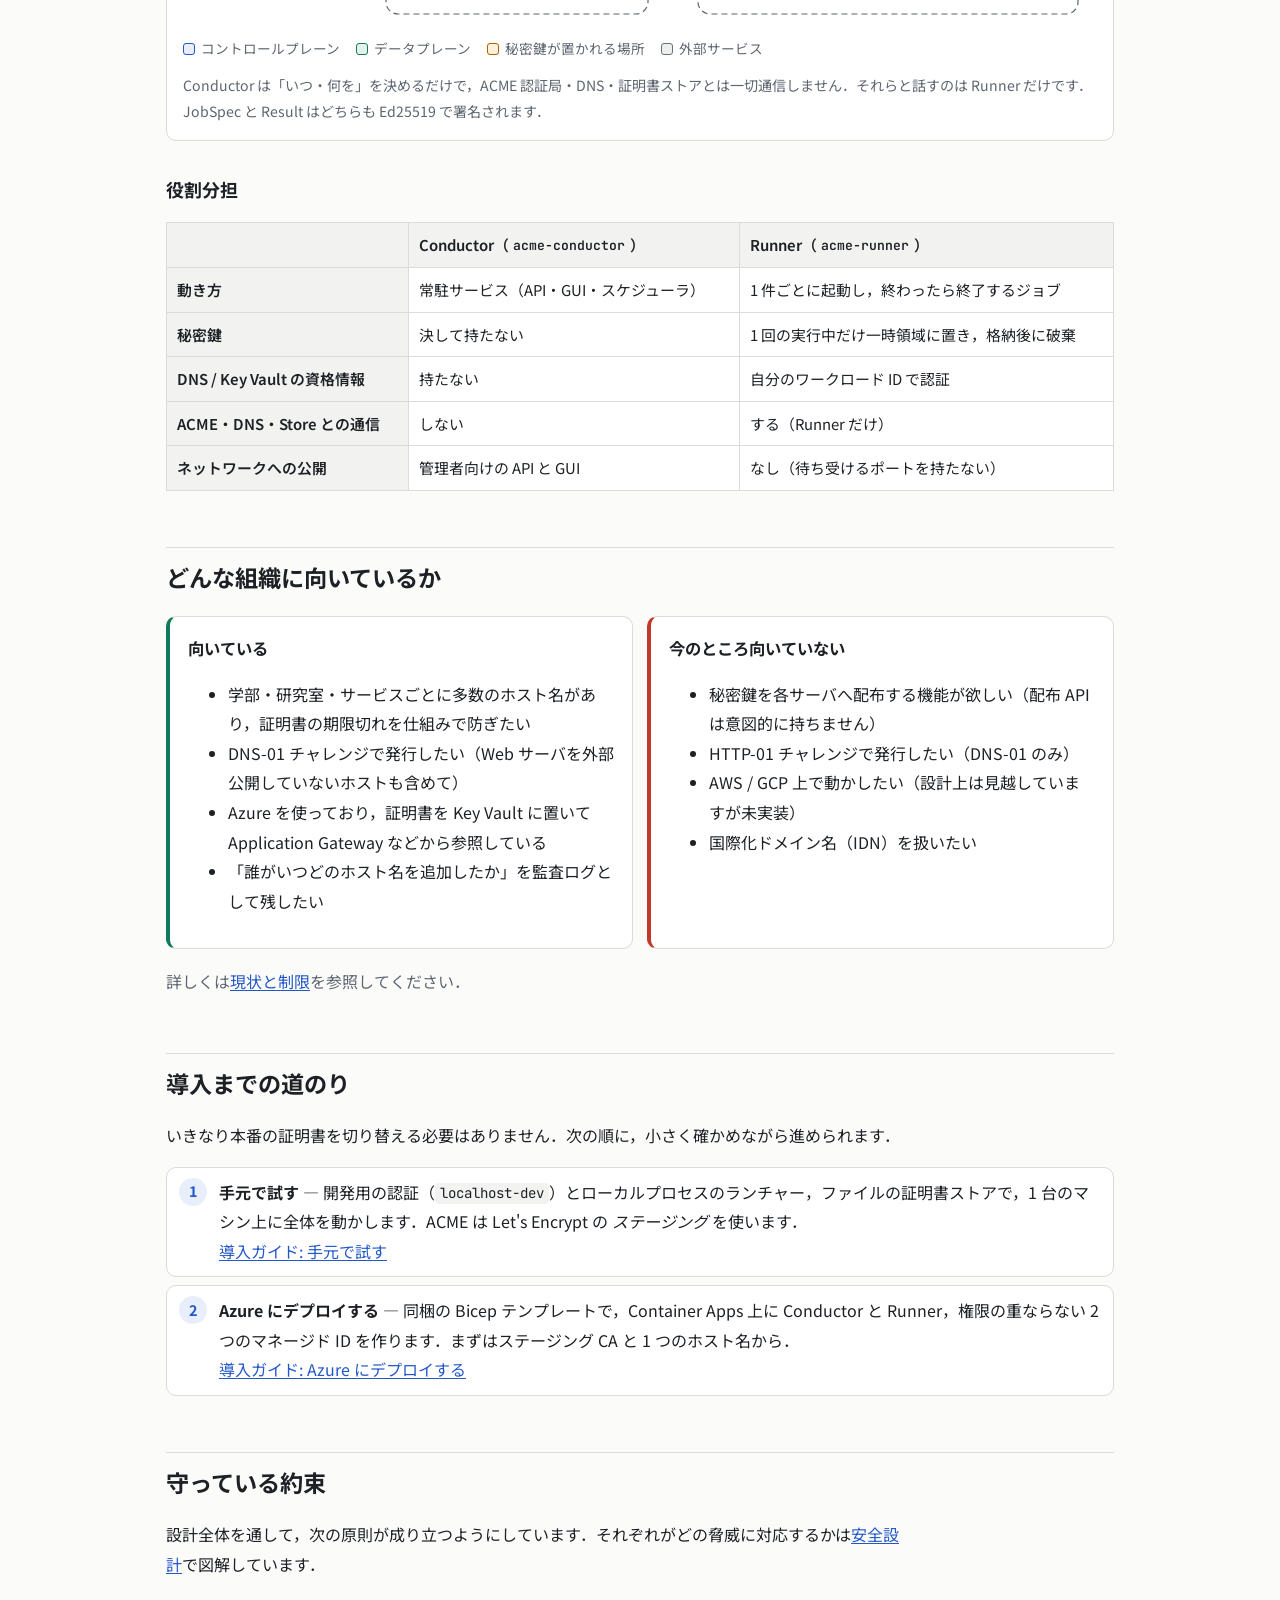
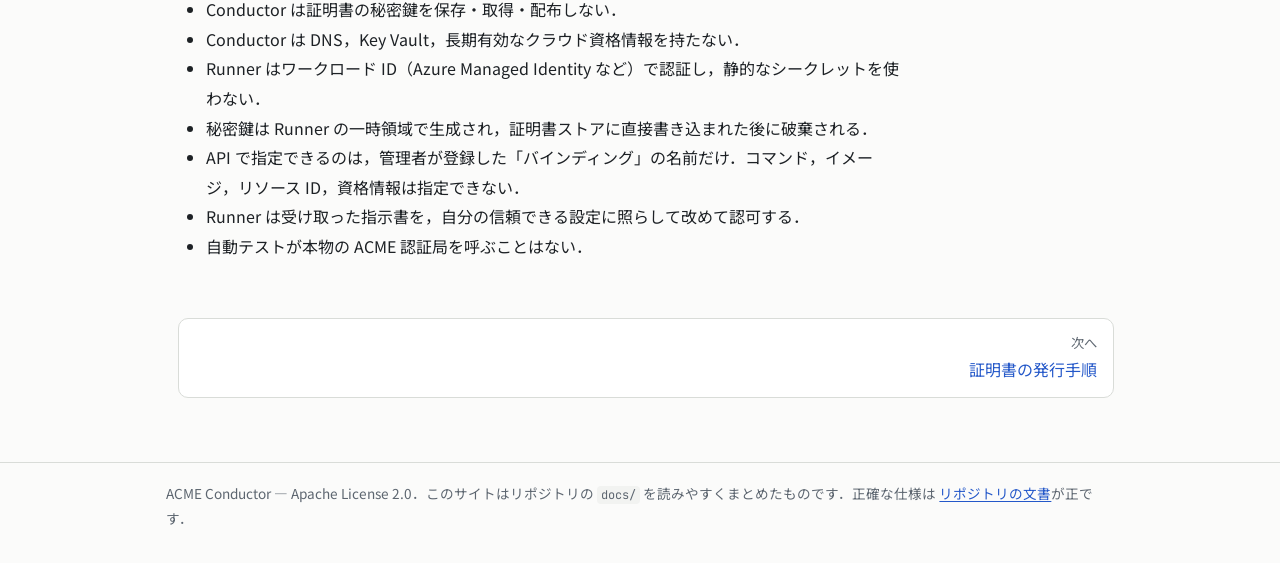
==== commit 96877038: "docs: 登録担当者向けの発行手順と，証明書の使い方を書く UPKI の登録担当者（DNS や Azure に詳しくない事務担当者）が，初見で順に 進めて証明書の発行までたどり着けるよう，手順書を加" ====
--- a/site/index.html
+++ b/site/index.html
@@ -16,10 +16,11 @@
     <a class="brand" href="index.html">ACME <span>Conductor</span></a>
     <nav class="nav" aria-label="ページ">
       <a href="index.html" aria-current="page">概要</a>
+      <a href="upki-guide.html">証明書の発行手順</a>
+      <a href="certificate-usage.html">証明書の使い方</a>
       <a href="how-it-works.html">仕組み</a>
       <a href="security.html">安全設計</a>
       <a href="deploy.html">導入ガイド</a>
-      <a href="migration.html">既存環境からの移行</a>
       <a href="status.html">現状と制限</a>
       <a href="https://github.com/CITS-NUE/acme-conductor">GitHub</a>
     </nav>
@@ -36,6 +37,21 @@
       秘密鍵や DNS・Key Vault の資格情報は管理サーバに一切持たせない設計になっています．
     </p>
   </section>
+
+  <div class="callout" id="for-clerks">
+    <p><strong>証明書を発行したい方（UPKI の登録担当者・事務担当者）はこちら</strong></p>
+    <p>DNS や Azure に詳しくなくても進められるよう，最初から順に説明したページを用意しています．</p>
+    <div class="cards">
+      <a class="card cp" href="upki-guide.html">
+        <h3>証明書の発行手順</h3>
+        <p>ホスト名の決定，UPKI への申請，DNS の設定から，ACME Conductor での発行確認までの 7 手順．</p>
+      </a>
+      <a class="card dp" href="certificate-usage.html">
+        <h3>証明書の使い方</h3>
+        <p>発行された証明書を Azure，Linux・Windows のサーバ，機器，他部署で使う方法を，ケース別に．</p>
+      </a>
+    </div>
+  </div>
 
   <div class="cards">
     <div class="card cp">
@@ -199,8 +215,6 @@
   <ol class="steps">
     <li><strong>手元で試す</strong> — 開発用の認証（<code>localhost-dev</code>）とローカルプロセスのランチャー，ファイルの証明書ストアで，1 台のマシン上に全体を動かします．ACME は Let's Encrypt の <em>ステージング</em> を使います．<br><a href="deploy.html#local">導入ガイド: 手元で試す</a></li>
     <li><strong>Azure にデプロイする</strong> — 同梱の Bicep テンプレートで，Container Apps 上に Conductor と Runner，権限の重ならない 2 つのマネージド ID を作ります．まずはステージング CA と 1 つのホスト名から．<br><a href="deploy.html#azure">導入ガイド: Azure にデプロイする</a></li>
-    <li><strong>既存の一覧を取り込んで見比べる</strong> — いま別の仕組み（IaC など）で証明書を更新しているなら，ホスト名の一覧を取り込み，Conductor には発行させずに差分だけを監視する <code>shadow</code> モードで様子を見ます．<br><a href="migration.html">既存環境からの移行</a></li>
-    <li><strong>切り替える</strong> — 設定のフラグを <code>registry</code> にして再起動すると Conductor が発行を始めます．戻すときもフラグを戻すだけです．</li>
   </ol>
 
   <h2 id="principles">守っている約束</h2>
@@ -217,7 +231,7 @@
 
   <div class="next">
     <span></span>
-    <a class="fwd" href="how-it-works.html"><small>次へ</small>仕組み: 1 枚の証明書が更新されるまで</a>
+    <a class="fwd" href="upki-guide.html"><small>次へ</small>証明書の発行手順</a>
   </div>
 </main>
 
--- a/site/style.css
+++ b/site/style.css
@@ -223,3 +223,13 @@
   h2 { margin-top: 40px; }
   figure.diagram { padding: 10px; }
 }
+
+/* 手順ページ: チェックリストと引用（依頼文の例） */
+ul.checklist { list-style: none; padding-left: 0; }
+ul.checklist > li { margin: 6px 0; }
+blockquote {
+  margin: 12px 0; padding: 4px 16px; max-width: 46em;
+  border-left: 4px solid var(--border); background: var(--surface-2); color: var(--muted);
+  border-radius: 0 var(--radius) var(--radius) 0;
+}
+blockquote p, blockquote ul { margin: 8px 0; }
